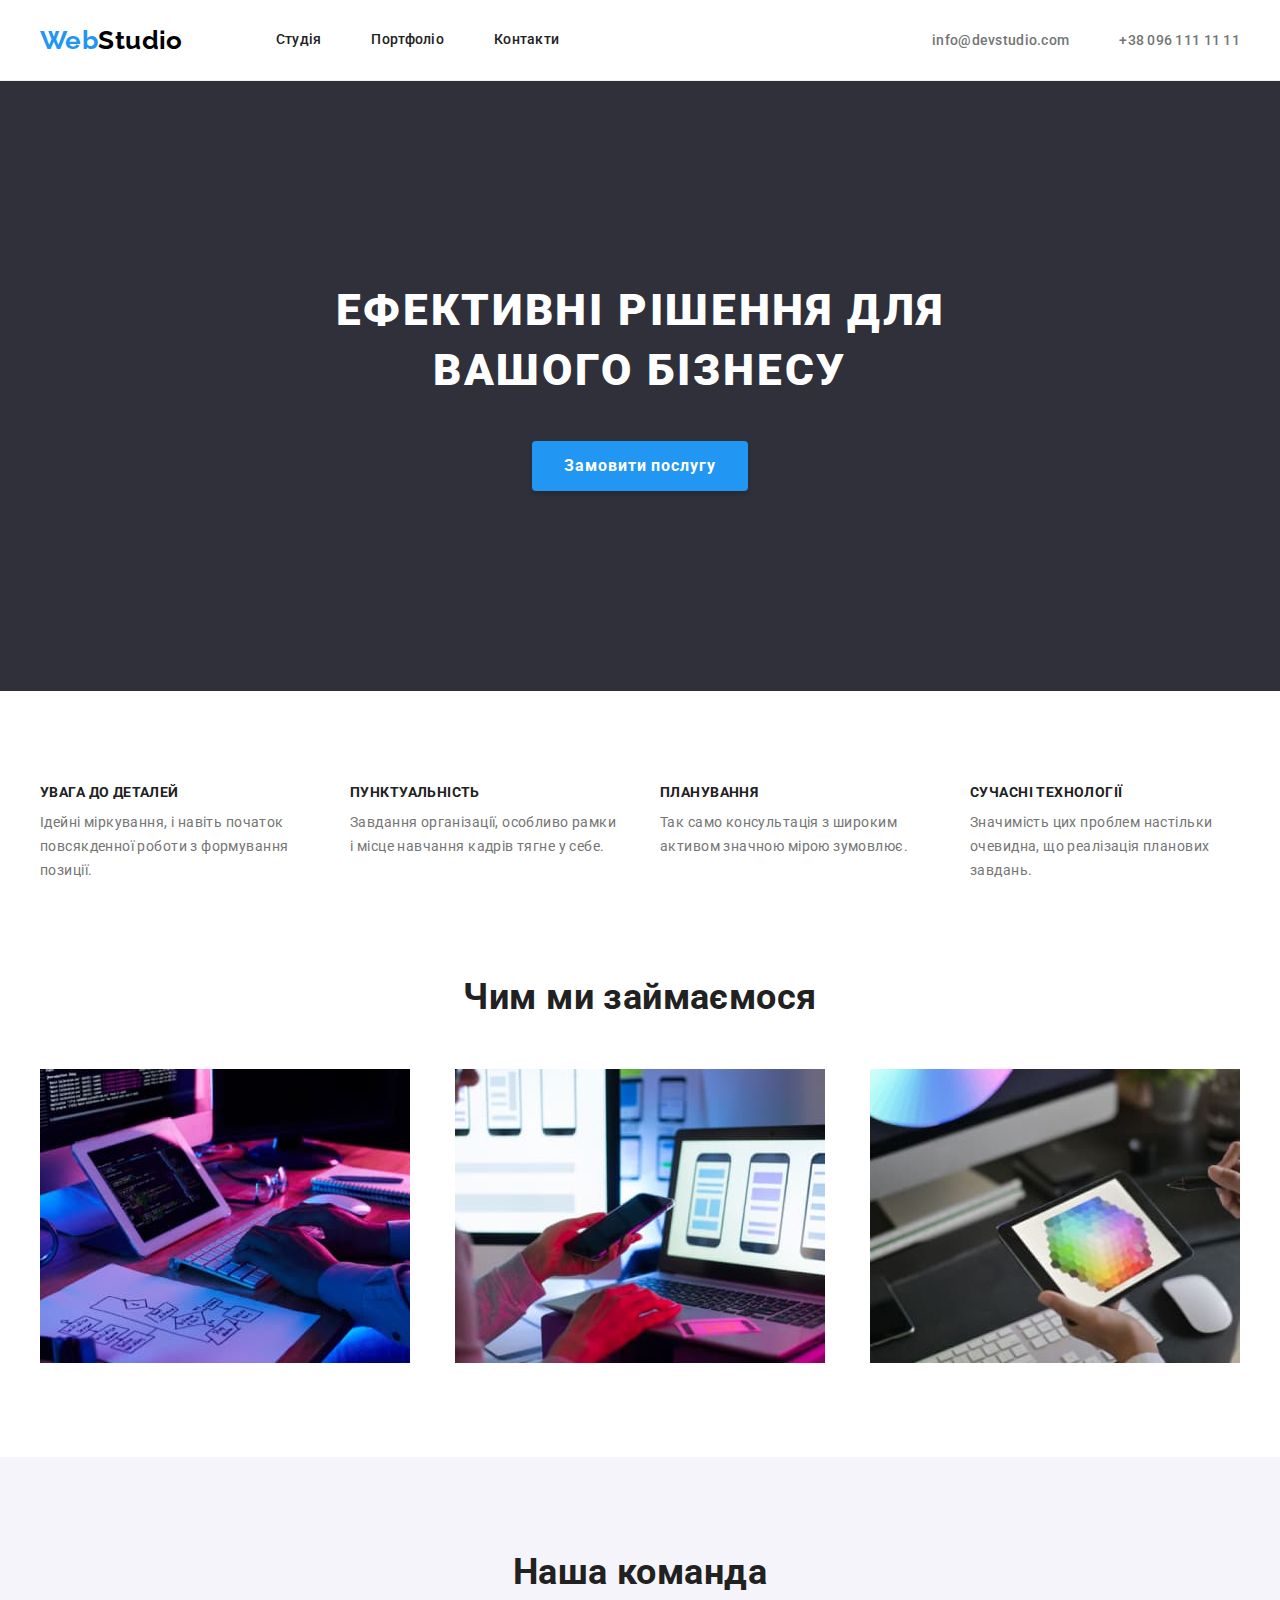
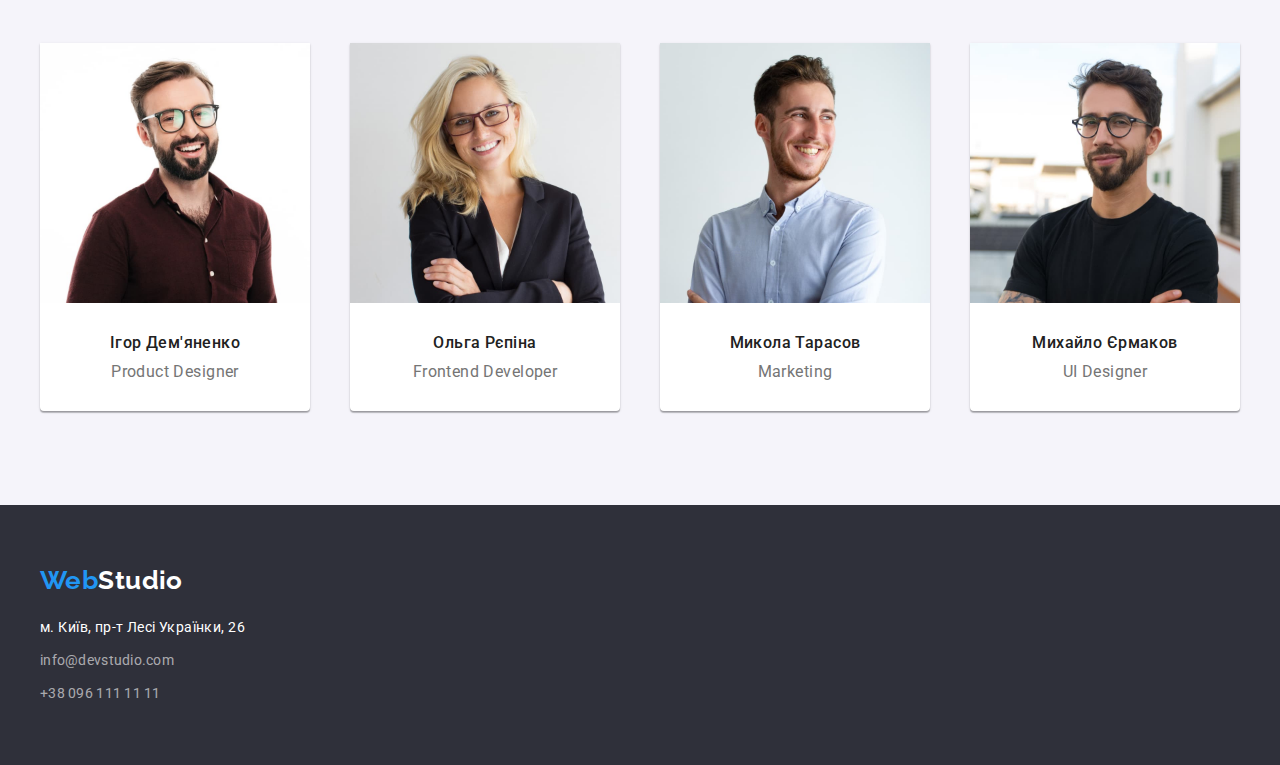
==== index.html @ a09db958 "Initial commit" ====
<!DOCTYPE html>
<html lang="uk">
  <head>
    <meta charset="UTF-8" />
    <meta http-equiv="X-UA-Compatible" content="IE=edge" />
    <meta name="viewport" content="width=device-width, initial-scale=1.0" />
    <title lang="en">WebStudio</title>
    <link rel="preconnect" href="https://fonts.googleapis.com" />
    <link rel="preconnect" href="https://fonts.gstatic.com" crossorigin />
    <link
      href="https://fonts.googleapis.com/css2?family=Raleway:wght@700&family=Roboto:wght@400;500;700;900&display=swap"
      rel="stylesheet"
    />
    <link
      rel="stylesheet"
      href="https://cdnjs.cloudflare.com/ajax/libs/modern-normalize/1.1.0/modern-normalize.min.css"
      integrity="sha512-wpPYUAdjBVSE4KJnH1VR1HeZfpl1ub8YT/NKx4PuQ5NmX2tKuGu6U/JRp5y+Y8XG2tV+wKQpNHVUX03MfMFn9Q=="
      crossorigin="anonymous"
      referrerpolicy="no-referrer"
    />
    <link rel="stylesheet" href="css/style.css" />
  </head>
  <body>
    <header class="header">
      <div class="container navigation">
        <nav class="main-nav">
          <a href="#" lang="en" class="head"
            >Web<span class="black">Studio</span></a
          >
          <ul class="menu">
            <li class="menu-item">
              <a class="menu-link" href="#">Студія</a>
            </li>
            <li class="menu-item">
              <a class="menu-link" href="portfolio.html">Портфоліо</a>
            </li>
            <li class="menu-item">
              <a class="menu-link" href="#">Контакти</a>
            </li>
          </ul>
        </nav>
        <ul class="contact">
          <li class="contact-item">
            <a href="maito:info@devstudio.com" class="contact-mail"
              >info@devstudio.com</a
            >
          </li>
          <li class="contact-item">
            <a href="tel:+380961111111" class="contact-tel"
              >+38 096 111 11 11</a
            >
          </li>
        </ul>
      </div>
    </header>
    <main>
      <section class="main">
        <div class="container">
          <h1 class="main-head">Ефективні рішення для вашого бізнесу</h1>
          <button type="button" class="order-buuton">Замовити послугу</button>
        </div>
      </section>
      <section class="benefits-section">
        <div class="container">
          <h2 class="visually-hiden">Особливості</h2>
          <ul class="benefits">
            <li class="benefits-item">
              <h3 class="benefit-head">УВАГА ДО ДЕТАЛЕЙ</h3>
              <p class="benefits-text">
                Ідейні міркування, і навіть початок повсякденної роботи з
                формування позиції.
              </p>
            </li>
            <li class="benefits-item">
              <h3 class="benefit-head">ПУНКТУАЛЬНІСТЬ</h3>
              <p class="benefits-text">
                Завдання організації, особливо рамки і місце навчання кадрів
                тягне у себе.
              </p>
            </li>
            <li class="benefits-item">
              <h3 class="benefit-head">ПЛАНУВАННЯ</h3>
              <p class="benefits-text">
                Так само консультація з широким активом значною мірою зумовлює.
              </p>
            </li>
            <li class="benefits-item">
              <h3 class="benefit-head">СУЧАСНІ ТЕХНОЛОГІЇ</h3>
              <p class="benefits-text">
                Значимість цих проблем настільки очевидна, що реалізація
                планових завдань.
              </p>
            </li>
          </ul>
        </div>
      </section>
      <section>
        <div class="container">
          <h2 class="second-head">Чим ми займаємося</h2>
          <ul class="our-work">
            <li class="our-work-img">
              <img
                src="./images/box1.jpg"
                alt="Допомагаємо створити алгоритм сайту"
                width="370"
                height="294"
              />
            </li>
            <li class="our-work-img">
              <img
                src="./images/box2.jpg"
                alt="Адаптуємо сайт для різних пристроїв"
                width="370"
                height="294"
              />
            </li>
            <li class="our-work-img">
              <img
                src="./images/box3.jpg"
                alt="Використовуємо сучасні дизайнерскі рішення"
                width="370"
                height="294"
              />
            </li>
          </ul>
        </div>
      </section>
      <section class="our-team">
        <div class="container">
          <h2 class="second-head">Наша команда</h2>
          <ul class="team">
            <li class="team-item">
              <img
                src="./images/desiner.jpg"
                alt="Фото дизайнера Ігора Дем'яненко"
                width="270"
                height="260"
              />
              <div class="team-discription">
                <h3 class="team-head">Ігор Дем'яненко</h3>
                <p class="team-position" lang="en">Product Designer</p>
              </div>
            </li>
            <li class="team-item">
              <img
                src="./images/developer.jpg"
                alt="Фото розробниці Ольги Рєпіної"
                width="270"
                height="260"
              />
              <div class="team-discription">
                <h3 class="team-head">Ольга Рєпіна</h3>
                <p class="team-position" lang="en">Frontend Developer</p>
              </div>
            </li>
            <li class="team-item">
              <img
                src="./images/marketing.jpg"
                alt="Фото маркетолога Миколи Тарасова"
                width="270"
                height="260"
              />
              <div class="team-discription">
                <h3 class="team-head">Микола Тарасов</h3>
                <p class="team-position" lang="en">Marketing</p>
              </div>
            </li>
            <li class="team-item">
              <img
                src="./images/uidesiner.jpg"
                alt="Фото дизайнера інтерфейсу Михайла Єрмакова"
                width="270"
                height="260"
              />
              <div class="team-discription">
                <h3 class="team-head">Михайло Єрмаков</h3>
                <p class="team-position" lang="en">UI Designer</p>
              </div>
            </li>
          </ul>
        </div>
      </section>
    </main>
    <footer class="footer">
      <div class="container">
        <a href="#" lang="en" class="head"
          >Web<span class="white">Studio</span></a
        >
        <address class="address">
          <ul class="contact white">
            <li class="contact-item">
              <a
                href="https://goo.gl/maps/3M9KfxRMza1noYhj8"
                target="_blank"
                class="href"
                >м. Київ, пр-т Лесі Українки, 26</a
              >
            </li>

            <li class="contact-item">
              <a
                href="maito:info@devstudio.com"
                class="contact-mail footer-mail"
                >info@devstudio.com</a
              >
            </li>
            <li class="contact-item">
              <a href="tel:+380961111111" class="contact-tel footer-tel"
                >+38 096 111 11 11</a
              >
            </li>
          </ul>
        </address>
      </div>
    </footer>
  </body>
</html>
---- css/style.css ----
:root {
  --main-color-font: #212121;
  --color-acent: #2196f3;
  --secondary-color: #757575;
  --bg-color: #2f303a;
  --color-white: #fff;
  --color-black: #000;
  --btn-hover: #188ce8;
  --btn-main-color: #f5f4fa;
  --bg-section: #f5f4fa;
}

body {
  font-family: "Roboto", sans-serif;
  color: var(--main-color-font);
  letter-spacing: 0.03em;
  font-size: 14px;
  background-color: var(--color-white);
  margin: 0;
}

.black {
  color: var(--color-black);
}

.white {
  color: var(--color-white);
}

p,
h1,
h2,
h3,
h4,
h5,
h6,
div {
  margin: 0;
}

ul,
ol {
  margin: 0;
  padding-left: 0;
  list-style: none;
}

button {
  cursor: pointer;
}

img {
  display: block;
  width: 100%;
  height: auto;
}

.container {
  width: 1200px;
  padding: 0 15px;
  margin: 0 auto;
  /* outline: 2px solid red; */
}

.visually-hiden {
  position: absolute;
  white-space: nowrap;
  width: 1px;
  height: 1px;
  overflow: hidden;
  border: 0;
  padding: 0;
  clip: rect(0 0 0 0);
  clip-path: inset(50%);
  margin: -1px;
}

.header {
  border-bottom: 1px solid #ececec;
}

.head {
  font-family: "Raleway", sans-serif;
  font-weight: 700;
  font-size: 26px;
  line-height: 1.19;
  color: var(--color-acent);
  text-decoration: none;
  margin-right: 93px;
}

.menu {
  display: flex;
  padding: 32px 0;
}

.menu-item + .menu-item {
  /* border: 1px red solid; */
  margin-left: 50px;
}

.header .contact {
  display: flex;
}

.header .contact-item + .contact-item {
  margin-left: 50px;
}

.main-nav {
  display: flex;
  align-items: center;
}

.navigation {
  display: flex;
  align-items: center;
}

.navigation .contact {
  margin-left: auto;
}

.menu-item,
.contact-item,
.benefits,
.team,
.our-work,
.nav-btn,
.portfolio-item {
  list-style: none;
}

.our-team {
  background-color: var(--bg-section);
}

.portfolio-item a {
  text-decoration: none;
}

.menu-item {
  font-weight: 500;
  line-height: 1.14;
  letter-spacing: 0.02em;
}
.menu-link {
  text-decoration: none;
  color: var(--main-color-font);
}
.contact-mail,
.contact-tel {
  text-decoration: none;
  font-weight: 500;
  line-height: 1.14;
  letter-spacing: 0.02em;
  color: var(--secondary-color);
}

.menu-link:hover,
.menu-link:focus,
.contact-mail:hover,
.contact-mail:focus,
.contact-tel:hover,
.contact-tel:focus,
.href:hover,
.href:focus {
  color: var(--color-acent);
}

.main {
  background: var(--bg-color);
  padding: 200px 0;
}

.main-head {
  font-weight: 900;
  font-size: 44px;
  line-height: 1.36;
  letter-spacing: 0.06em;
  color: var(--color-white);
  text-transform: uppercase;
  max-width: 696px;
  margin: 0 auto;
  margin-bottom: 40px;
  text-align: center;
}

.order-buuton {
  font-weight: 700;
  font-size: 16px;
  font-family: inherit;
  line-height: 1.88;
  letter-spacing: 0.06em;
  color: var(--color-white);
  background: var(--color-acent);
  border: none;
  cursor: pointer;
  box-shadow: 0px 4px 4px rgba(0, 0, 0, 0.15);
  border-radius: 4px;
  display: block;
  padding: 10px 32px;
  margin: 0 auto;
}

.order-buuton:hover,
.order-buuton:focus {
  background-color: var(--btn-hover);
}

.benefits-section {
  padding: 94px 0;
}

.benefit-head {
  font-weight: 700;
  font-size: 14px;
  line-height: 1.14;
  text-transform: uppercase;
  margin-bottom: 10px;
}

.benefits {
  display: flex;
  justify-content: space-between;
}

.benefits-item {
  width: 270px;
}

.benefits-text {
  line-height: 1.71;
  color: var(--secondary-color);
}

.second-head {
  font-weight: 700;
  font-size: 36px;
  line-height: 1.17;
  text-align: center;
  margin-bottom: 50px;
}

.our-work {
  display: flex;
  justify-content: space-between;
  margin-bottom: 94px;
}

.team-head {
  font-weight: 500;
  font-size: 16px;
  line-height: 1.19;
}

.our-team {
  padding: 94px 0;
}

.team {
  display: flex;
  justify-content: space-between;
}

.team-item {
  width: 270px;
  text-align: center;
  background-color: var(--color-white);
  box-shadow: 0px 1px 3px rgba(0, 0, 0, 0.12), 0px 1px 1px rgba(0, 0, 0, 0.14),
    0px 2px 1px rgba(0, 0, 0, 0.2);
  border-radius: 0px 0px 4px 4px;
}

.team-discription {
  padding: 30px 0;
}

.team-head {
  margin-bottom: 10px;
}

.team-position {
  font-size: 16px;
  line-height: 1.19;
  color: var(--secondary-color);
}

.footer {
  background-color: var(--bg-color);
  padding: 60px 0;
}

.footer-mail,
.footer-tel {
  color: rgba(255, 255, 255, 0.6);
  font-weight: 400;
}
.footer .head {
  display: block;
  margin-bottom: 20px;
}

.address .contact-item {
  margin-bottom: 9px;
}

.address .contact-item:last-child {
  margin-bottom: 0;
}

.href {
  color: var(--color-white);
  text-decoration: none;
}

.address {
  line-height: 1.71;
  font-style: normal;
}

.section-portfolio {
  padding: 94px 0;
}

.nav-btn {
  display: flex;
  justify-content: center;
  margin-bottom: 50px;
}

.li-btn + .li-btn {
  margin-left: 8px;
}

.item-btn {
  font-weight: 500;
  font-size: 16px;
  line-height: 1.62;
  font-family: inherit;
  letter-spacing: 0.03em;
  color: var(--main-color-font);
  background-color: var(--btn-main-color);
  border: none;
  cursor: pointer;
  padding: 6px 22px;
}

.item-btn-active,
.item-btn:hover,
.item-btn:focus {
  color: var(--color-white);
  background-color: var(--color-acent);
  box-shadow: 0px 3px 1px rgba(0, 0, 0, 0.1), 0px 1px 2px rgba(0, 0, 0, 0.08),
    0px 2px 2px rgba(0, 0, 0, 0.12);
  border-radius: 4px;
}

.portfolio {
  display: flex;
  flex-wrap: wrap;
  gap: 30px;
}

.portfolio-item {
  flex-basis: calc((100% - 60px) / 3);
}

.portfolio-discription {
  border: 1px solid #eeeeee;
  padding: 20px 24px;
  border-top: none;
}

.portfolio-head {
  margin-bottom: 4px;
  font-weight: 700;
  font-size: 18px;
  line-height: 1.71;
  letter-spacing: 0.06em;
  color: var(--color-black);
}

.portfolio-text {
  font-size: 16px;
  line-height: 1.6;
  color: var(--secondary-color);
}
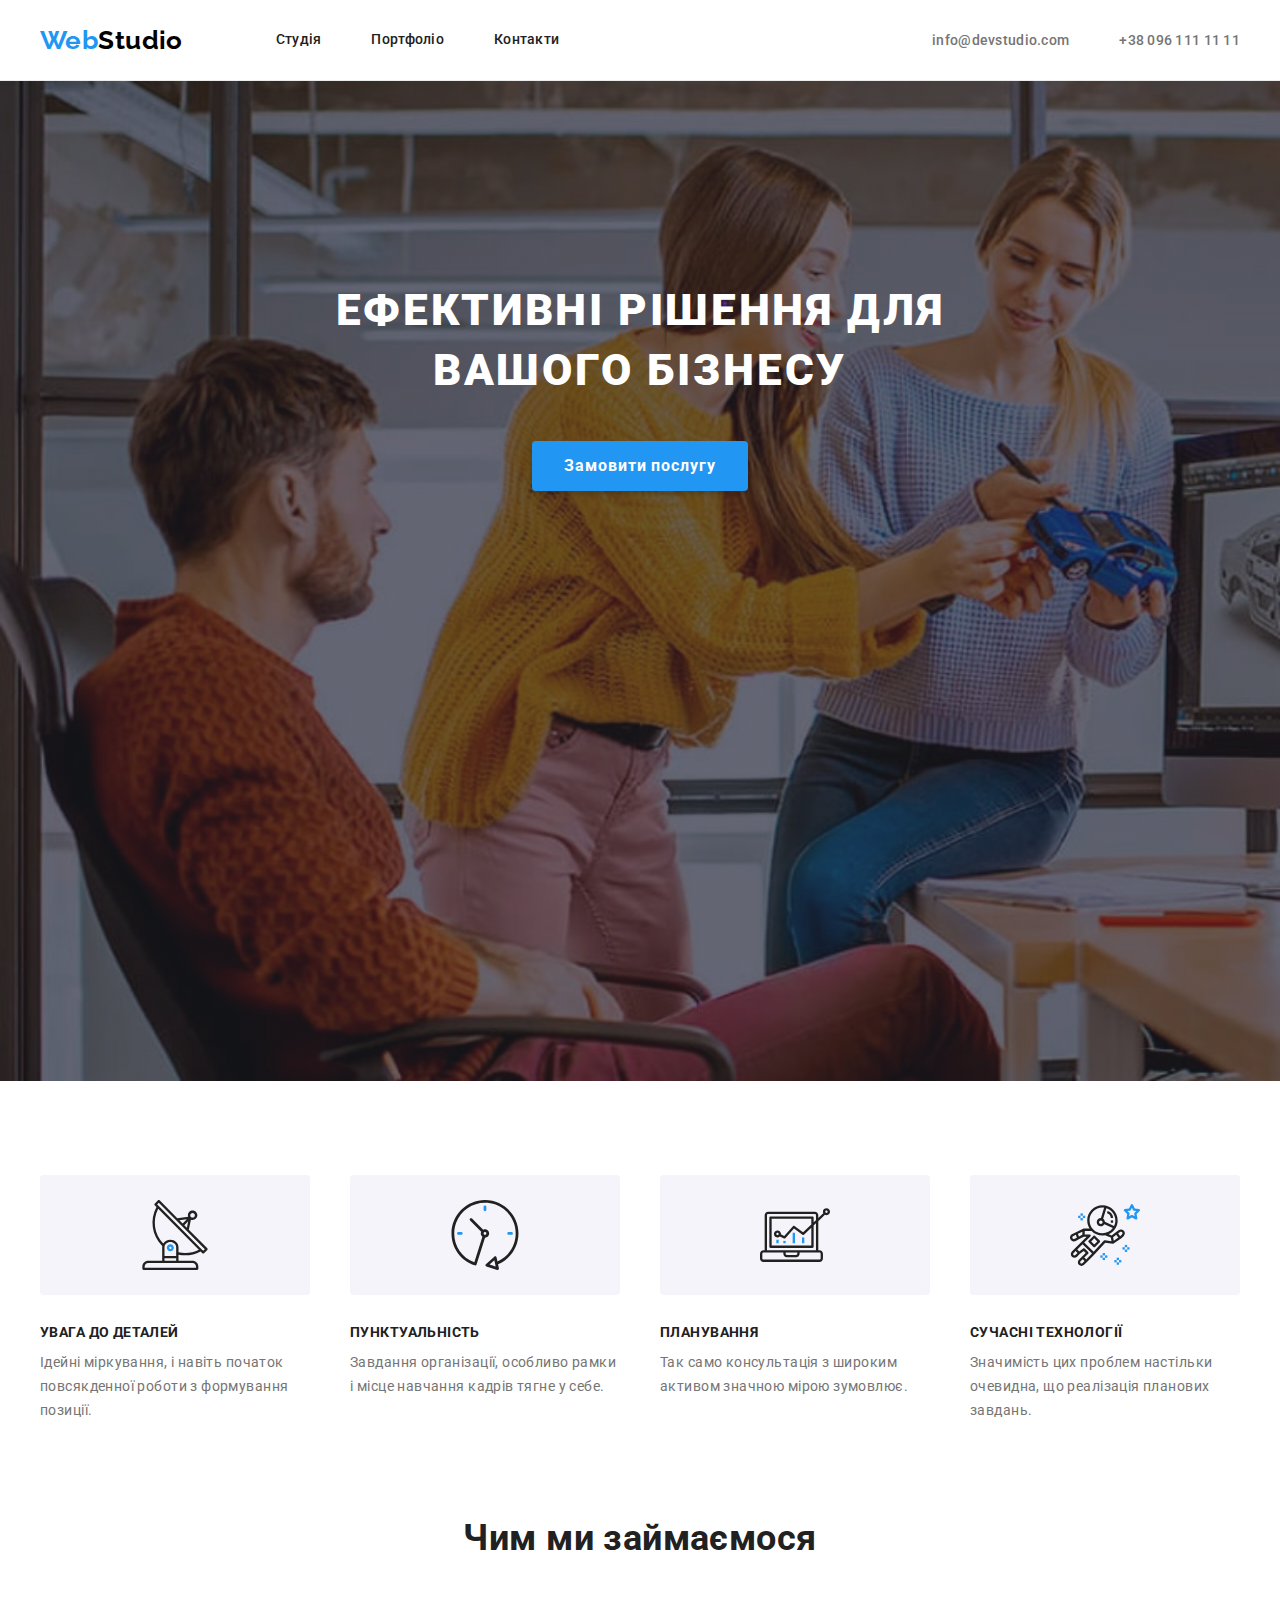
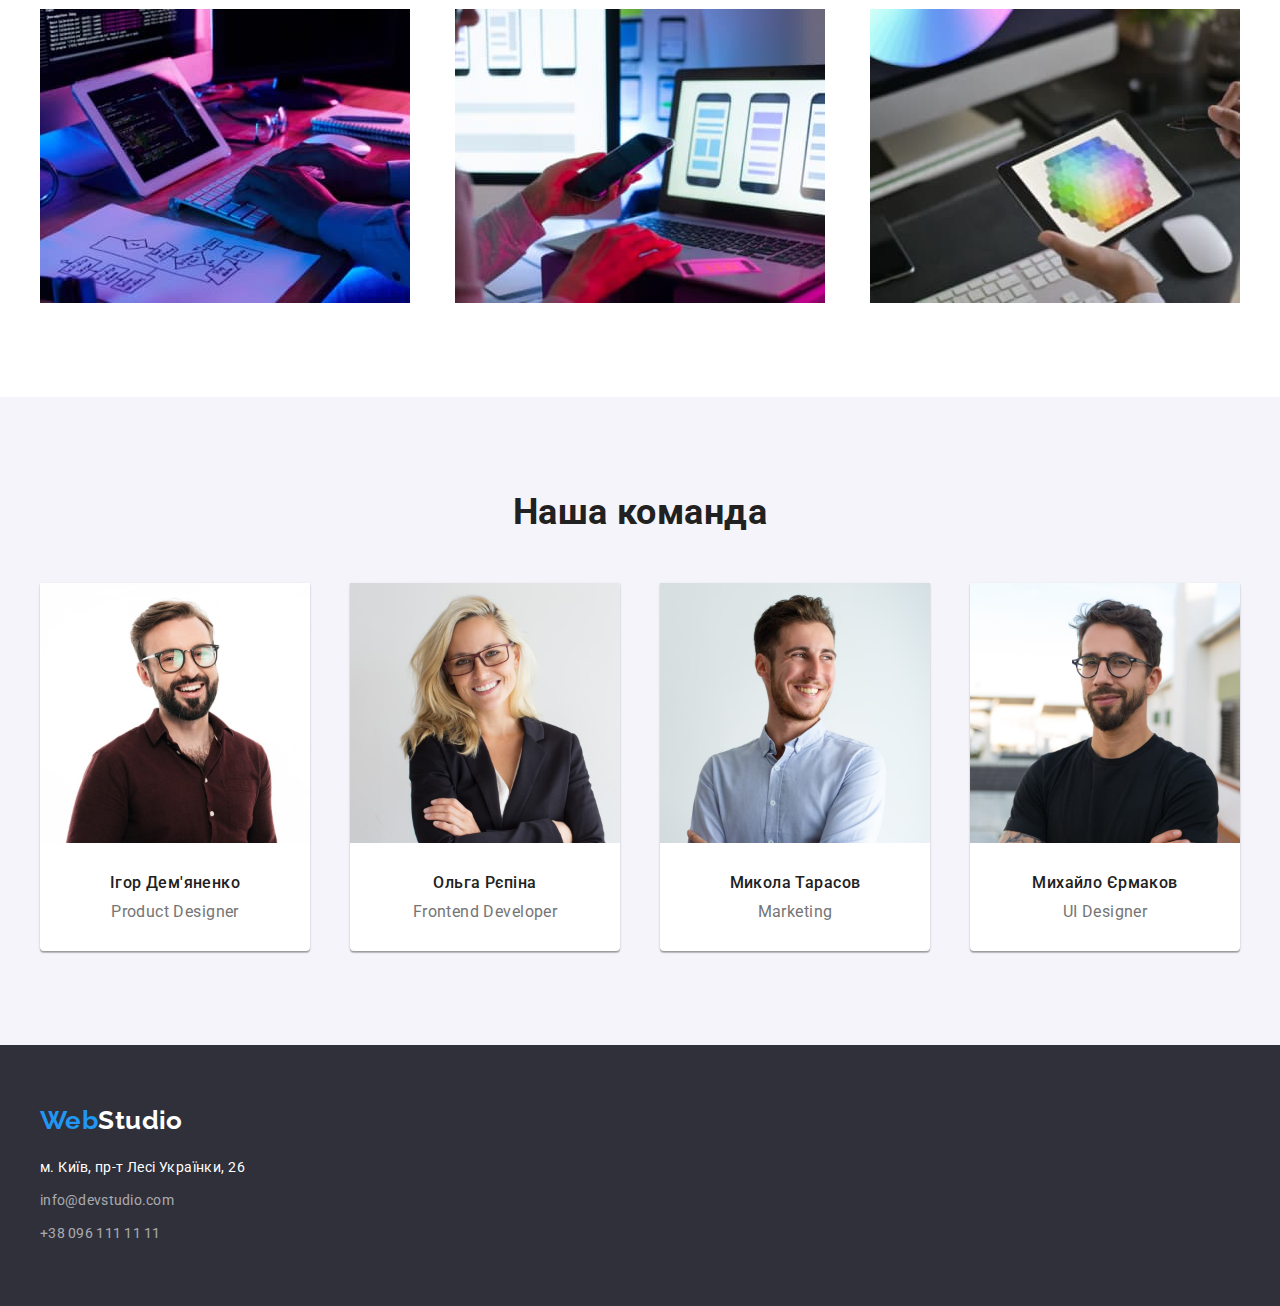
==== commit 206f4db0: "add benefits icon" ====
--- a/index.html
+++ b/index.html
@@ -54,7 +54,7 @@
       </div>
     </header>
     <main>
-      <section class="main">
+      <section class="hero">
         <div class="container">
           <h1 class="main-head">Ефективні рішення для вашого бізнесу</h1>
           <button type="button" class="order-buuton">Замовити послугу</button>
@@ -64,27 +64,27 @@
         <div class="container">
           <h2 class="visually-hiden">Особливості</h2>
           <ul class="benefits">
-            <li class="benefits-item">
+            <li class="benefits-item icon-antenna">
               <h3 class="benefit-head">УВАГА ДО ДЕТАЛЕЙ</h3>
               <p class="benefits-text">
                 Ідейні міркування, і навіть початок повсякденної роботи з
                 формування позиції.
               </p>
             </li>
-            <li class="benefits-item">
+            <li class="benefits-item icon-clock">
               <h3 class="benefit-head">ПУНКТУАЛЬНІСТЬ</h3>
               <p class="benefits-text">
                 Завдання організації, особливо рамки і місце навчання кадрів
                 тягне у себе.
               </p>
             </li>
-            <li class="benefits-item">
+            <li class="benefits-item icon-diagram">
               <h3 class="benefit-head">ПЛАНУВАННЯ</h3>
               <p class="benefits-text">
                 Так само консультація з широким активом значною мірою зумовлює.
               </p>
             </li>
-            <li class="benefits-item">
+            <li class="benefits-item icon-astronaut">
               <h3 class="benefit-head">СУЧАСНІ ТЕХНОЛОГІЇ</h3>
               <p class="benefits-text">
                 Значимість цих проблем настільки очевидна, що реалізація
--- a/css/style.css
+++ b/css/style.css
@@ -75,6 +75,7 @@
   margin: -1px;
 }
 
+/* --------- Header  ------------------------*/
 .header {
   border-bottom: 1px solid #ececec;
 }
@@ -119,6 +120,23 @@
 
 .navigation .contact {
   margin-left: auto;
+}
+
+/* -------- Hero section ---------------------*/
+.hero {
+  height: 600px;
+  max-width: 1600px;
+  margin: 0 auto;
+  background: var(--bg-color);
+  padding: 200px 0;
+  background-image: linear-gradient(
+      to right,
+      rgba(47, 48, 58, 0.4),
+      rgba(47, 48, 58, 0.4)
+    ),
+    url(../images/bgimage.jpg);
+  background-repeat: no-repeat;
+  background-size: cover;
 }
 
 .menu-item,
@@ -166,11 +184,6 @@
 .href:hover,
 .href:focus {
   color: var(--color-acent);
-}
-
-.main {
-  background: var(--bg-color);
-  padding: 200px 0;
 }
 
 .main-head {
@@ -208,6 +221,7 @@
   background-color: var(--btn-hover);
 }
 
+/*--------------- Benefits ----------------------*/
 .benefits-section {
   padding: 94px 0;
 }
@@ -217,6 +231,7 @@
   font-size: 14px;
   line-height: 1.14;
   text-transform: uppercase;
+  margin-top: 30px;
   margin-bottom: 10px;
 }
 
@@ -227,6 +242,33 @@
 
 .benefits-item {
   width: 270px;
+}
+
+.benefits-item::before {
+  display: block;
+  content: "";
+  height: 120px;
+  background-size: 70px;
+  background-repeat: no-repeat;
+  background-position: center;
+  background-color: var(--bg-section);
+  border-radius: 4px;
+}
+
+.icon-antenna::before {
+  background-image: url(../images/antenna.svg);
+}
+
+.icon-clock::before {
+  background-image: url(../images/clock.svg);
+}
+
+.icon-diagram::before {
+  background-image: url(../images/diagram.svg);
+}
+
+.icon-astronaut::before {
+  background-image: url(../images/astronaut.svg);
 }
 
 .benefits-text {
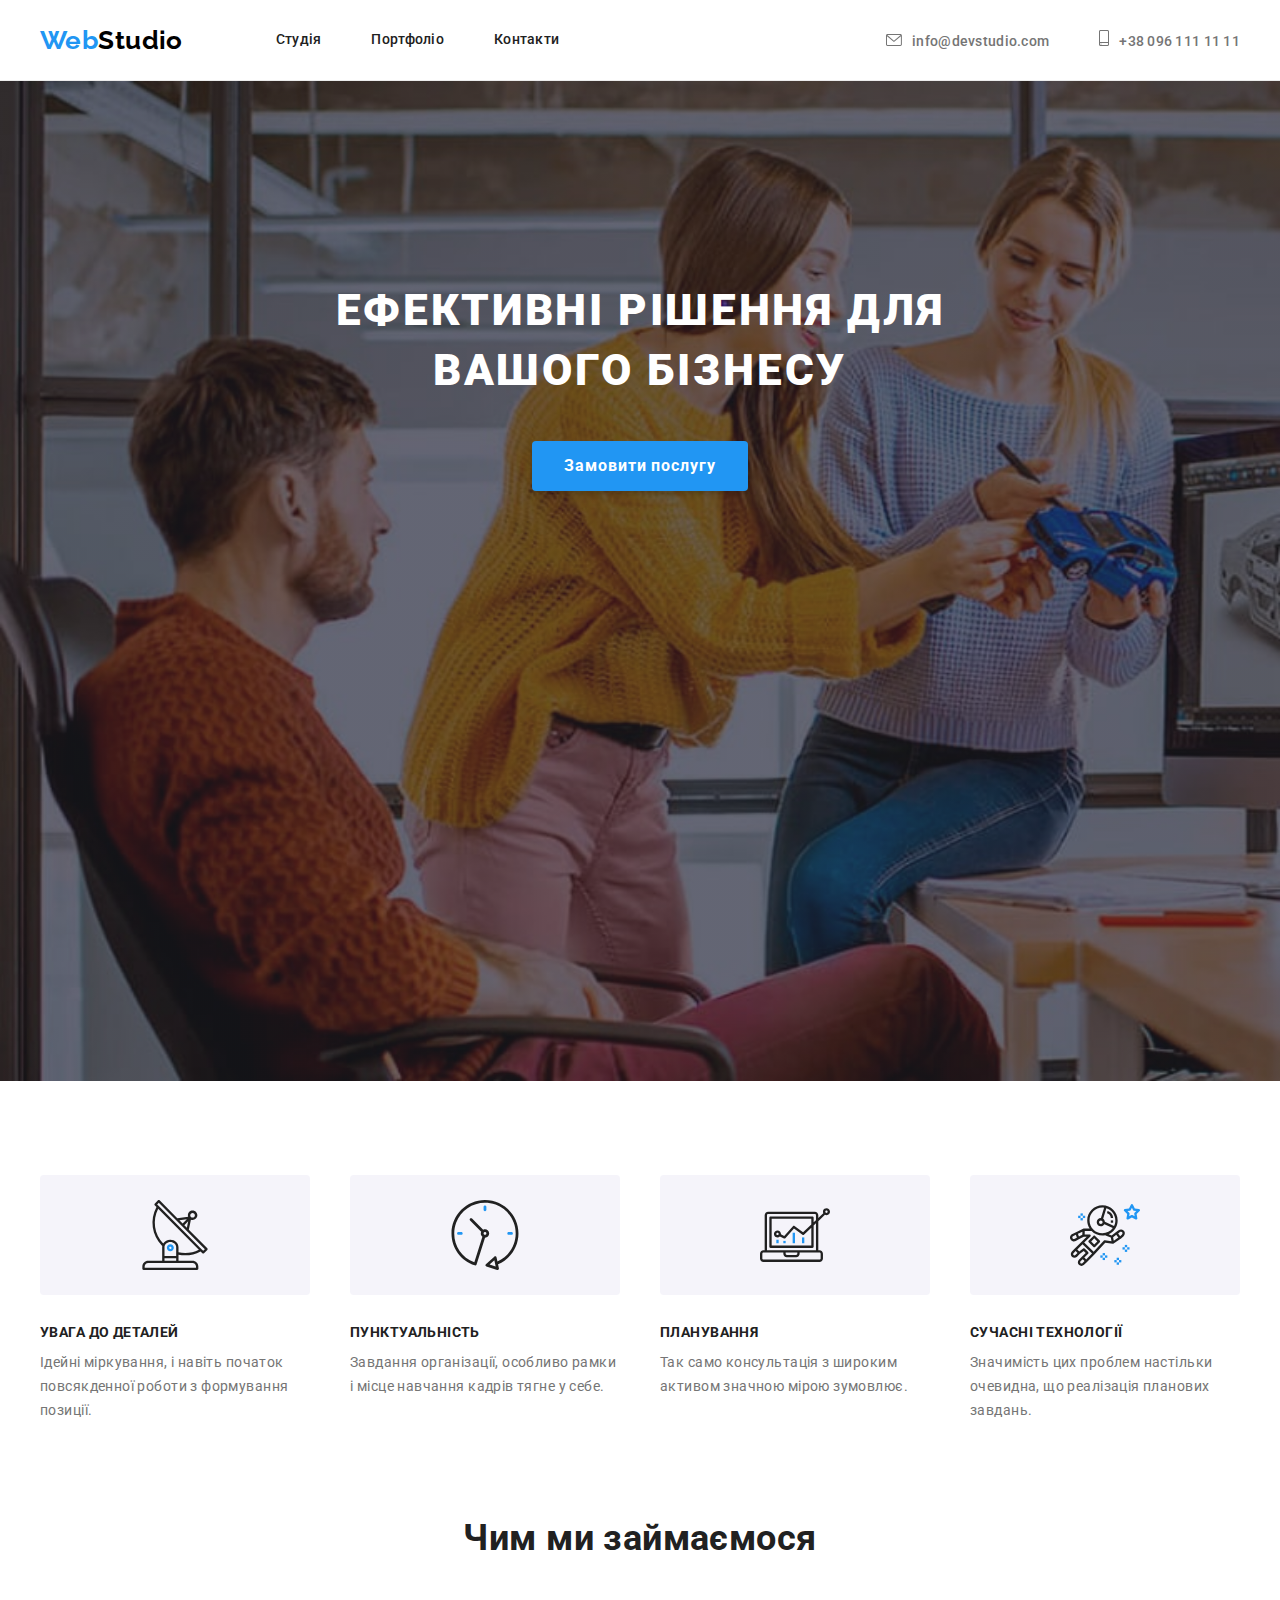
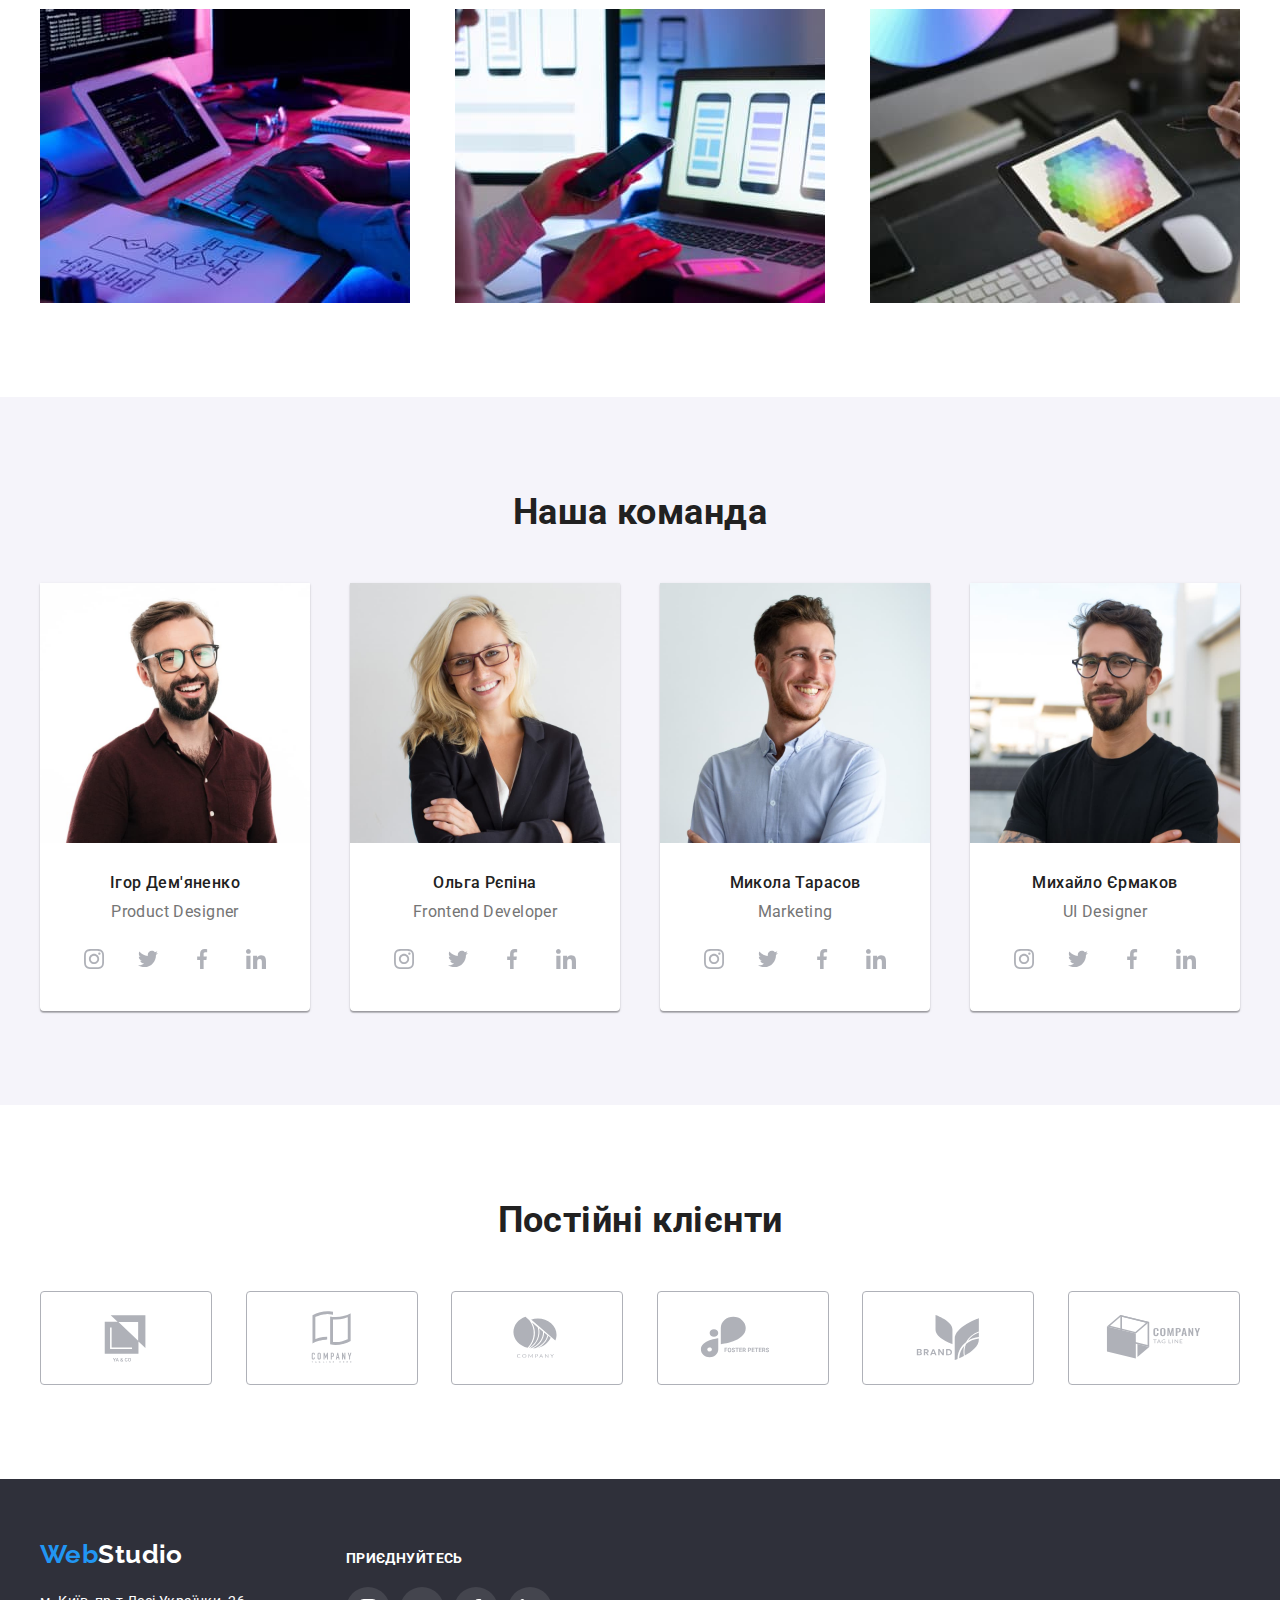
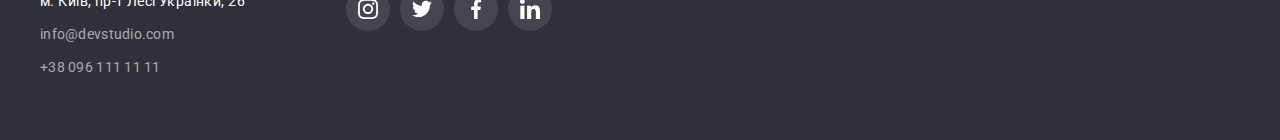
==== commit e7fc9b17: "first all" ====
--- a/index.html
+++ b/index.html
@@ -42,11 +42,15 @@
         <ul class="contact">
           <li class="contact-item">
             <a href="maito:info@devstudio.com" class="contact-mail"
+              ><svg class="contact-envelope-icon" width="16" height="12">
+                <use href="./images/symbol-defs.svg#icon-envelope"></use></svg
               >info@devstudio.com</a
             >
           </li>
           <li class="contact-item">
             <a href="tel:+380961111111" class="contact-tel"
+              ><svg class="contact-smartphone-icon" width="10" height="16">
+                <use href="./images/symbol-defs.svg#icon-smartphone"></use></svg
               >+38 096 111 11 11</a
             >
           </li>
@@ -139,6 +143,41 @@
               <div class="team-discription">
                 <h3 class="team-head">Ігор Дем'яненко</h3>
                 <p class="team-position" lang="en">Product Designer</p>
+                <ul class="team-soc-list">
+                  <li class="team-soc-item">
+                    <a href="#" class="team-soc-link">
+                      <svg class="team-soc-icon" width="20" height="20">
+                        <use
+                          href="./images/symbol-defs.svg#icon-instagram"
+                        ></use>
+                      </svg>
+                    </a>
+                  </li>
+                  <li class="team-soc-item">
+                    <a href="#" class="team-soc-link"
+                      ><svg class="team-soc-icon" width="20" height="20">
+                        <use
+                          href="./images/symbol-defs.svg#icon-twitter"
+                        ></use></svg
+                    ></a>
+                  </li>
+                  <li class="team-soc-item">
+                    <a href="#" class="team-soc-link"
+                      ><svg class="team-soc-icon" width="20" height="20">
+                        <use
+                          href="./images/symbol-defs.svg#icon-facebook"
+                        ></use></svg
+                    ></a>
+                  </li>
+                  <li class="team-soc-item">
+                    <a href="#" class="team-soc-link"
+                      ><svg class="team-soc-icon" width="20" height="20">
+                        <use
+                          href="./images/symbol-defs.svg#icon-linkedin"
+                        ></use></svg
+                    ></a>
+                  </li>
+                </ul>
               </div>
             </li>
             <li class="team-item">
@@ -151,6 +190,41 @@
               <div class="team-discription">
                 <h3 class="team-head">Ольга Рєпіна</h3>
                 <p class="team-position" lang="en">Frontend Developer</p>
+                <ul class="team-soc-list">
+                  <li class="team-soc-item">
+                    <a href="#" class="team-soc-link">
+                      <svg class="team-soc-icon" width="20" height="20">
+                        <use
+                          href="./images/symbol-defs.svg#icon-instagram"
+                        ></use>
+                      </svg>
+                    </a>
+                  </li>
+                  <li class="team-soc-item">
+                    <a href="#" class="team-soc-link"
+                      ><svg class="team-soc-icon" width="20" height="20">
+                        <use
+                          href="./images/symbol-defs.svg#icon-twitter"
+                        ></use></svg
+                    ></a>
+                  </li>
+                  <li class="team-soc-item">
+                    <a href="#" class="team-soc-link"
+                      ><svg class="team-soc-icon" width="20" height="20">
+                        <use
+                          href="./images/symbol-defs.svg#icon-facebook"
+                        ></use></svg
+                    ></a>
+                  </li>
+                  <li class="team-soc-item">
+                    <a href="#" class="team-soc-link"
+                      ><svg class="team-soc-icon" width="20" height="20">
+                        <use
+                          href="./images/symbol-defs.svg#icon-linkedin"
+                        ></use></svg
+                    ></a>
+                  </li>
+                </ul>
               </div>
             </li>
             <li class="team-item">
@@ -163,6 +237,41 @@
               <div class="team-discription">
                 <h3 class="team-head">Микола Тарасов</h3>
                 <p class="team-position" lang="en">Marketing</p>
+                <ul class="team-soc-list">
+                  <li class="team-soc-item">
+                    <a href="#" class="team-soc-link">
+                      <svg class="team-soc-icon" width="20" height="20">
+                        <use
+                          href="./images/symbol-defs.svg#icon-instagram"
+                        ></use>
+                      </svg>
+                    </a>
+                  </li>
+                  <li class="team-soc-item">
+                    <a href="#" class="team-soc-link"
+                      ><svg class="team-soc-icon" width="20" height="20">
+                        <use
+                          href="./images/symbol-defs.svg#icon-twitter"
+                        ></use></svg
+                    ></a>
+                  </li>
+                  <li class="team-soc-item">
+                    <a href="#" class="team-soc-link"
+                      ><svg class="team-soc-icon" width="20" height="20">
+                        <use
+                          href="./images/symbol-defs.svg#icon-facebook"
+                        ></use></svg
+                    ></a>
+                  </li>
+                  <li class="team-soc-item">
+                    <a href="#" class="team-soc-link"
+                      ><svg class="team-soc-icon" width="20" height="20">
+                        <use
+                          href="./images/symbol-defs.svg#icon-linkedin"
+                        ></use></svg
+                    ></a>
+                  </li>
+                </ul>
               </div>
             </li>
             <li class="team-item">
@@ -175,42 +284,155 @@
               <div class="team-discription">
                 <h3 class="team-head">Михайло Єрмаков</h3>
                 <p class="team-position" lang="en">UI Designer</p>
+                <ul class="team-soc-list">
+                  <li class="team-soc-item">
+                    <a href="#" class="team-soc-link">
+                      <svg class="team-soc-icon" width="20" height="20">
+                        <use
+                          href="./images/symbol-defs.svg#icon-instagram"
+                        ></use>
+                      </svg>
+                    </a>
+                  </li>
+                  <li class="team-soc-item">
+                    <a href="#" class="team-soc-link"
+                      ><svg class="team-soc-icon" width="20" height="20">
+                        <use
+                          href="./images/symbol-defs.svg#icon-twitter"
+                        ></use></svg
+                    ></a>
+                  </li>
+                  <li class="team-soc-item">
+                    <a href="#" class="team-soc-link"
+                      ><svg class="team-soc-icon" width="20" height="20">
+                        <use
+                          href="./images/symbol-defs.svg#icon-facebook"
+                        ></use></svg
+                    ></a>
+                  </li>
+                  <li class="team-soc-item">
+                    <a href="#" class="team-soc-link"
+                      ><svg class="team-soc-icon" width="20" height="20">
+                        <use
+                          href="./images/symbol-defs.svg#icon-linkedin"
+                        ></use></svg
+                    ></a>
+                  </li>
+                </ul>
               </div>
+            </li>
+          </ul>
+        </div>
+      </section>
+      <section class="clients-section">
+        <div class="container">
+          <h2 class="second-head">Постійні клієнти</h2>
+          <ul class="clients">
+            <li class="clients-item">
+              <a href="" class="clients-link">
+                <svg class="clients-icon" width="106" height="60">
+                  <use href="./images/symbol-defs.svg#icon-Logo1"></use>
+                </svg>
+              </a>
+            </li>
+            <li class="clients-item">
+              <a href="" class="clients-link"
+                ><svg class="clients-icon" width="106" height="60">
+                  <use href="./images/symbol-defs.svg#icon-Logo2"></use></svg
+              ></a>
+            </li>
+            <li class="clients-item">
+              <a href="" class="clients-link"
+                ><svg class="clients-icon" width="106" height="60">
+                  <use href="./images/symbol-defs.svg#icon-Logo3"></use></svg
+              ></a>
+            </li>
+            <li class="clients-item">
+              <a href="" class="clients-link"
+                ><svg class="clients-icon" width="106" height="60">
+                  <use href="./images/symbol-defs.svg#icon-Logo4"></use></svg
+              ></a>
+            </li>
+            <li class="clients-item">
+              <a href="" class="clients-link"
+                ><svg class="clients-icon" width="106" height="60">
+                  <use href="./images/symbol-defs.svg#icon-Logo5"></use></svg
+              ></a>
+            </li>
+            <li class="clients-item">
+              <a href="" class="clients-link"
+                ><svg class="clients-icon" width="106" height="60">
+                  <use href="./images/symbol-defs.svg#icon-Logo6"></use></svg
+              ></a>
             </li>
           </ul>
         </div>
       </section>
     </main>
     <footer class="footer">
-      <div class="container">
-        <a href="#" lang="en" class="head"
-          >Web<span class="white">Studio</span></a
-        >
-        <address class="address">
-          <ul class="contact white">
-            <li class="contact-item">
-              <a
-                href="https://goo.gl/maps/3M9KfxRMza1noYhj8"
-                target="_blank"
-                class="href"
-                >м. Київ, пр-т Лесі Українки, 26</a
-              >
-            </li>
+      <div class="container footer-content">
+        <div>
+          <a href="#" lang="en" class="head"
+            >Web<span class="white">Studio</span></a
+          >
+          <address class="address">
+            <ul class="contact white">
+              <li class="contact-item">
+                <a
+                  href="https://goo.gl/maps/3M9KfxRMza1noYhj8"
+                  target="_blank"
+                  class="href"
+                  >м. Київ, пр-т Лесі Українки, 26</a
+                >
+              </li>
 
-            <li class="contact-item">
-              <a
-                href="maito:info@devstudio.com"
-                class="contact-mail footer-mail"
-                >info@devstudio.com</a
-              >
-            </li>
-            <li class="contact-item">
-              <a href="tel:+380961111111" class="contact-tel footer-tel"
-                >+38 096 111 11 11</a
-              >
-            </li>
-          </ul>
-        </address>
+              <li class="contact-item">
+                <a
+                  href="maito:info@devstudio.com"
+                  class="contact-mail footer-mail"
+                  >info@devstudio.com</a
+                >
+              </li>
+              <li class="contact-item">
+                <a href="tel:+380961111111" class="contact-tel footer-tel"
+                  >+38 096 111 11 11</a
+                >
+              </li>
+            </ul>
+          </address>
+        </div>
+
+        <div class="footer-connect">
+          <h2 class="footer-connect-head">приєднуйтесь</h2>
+          <ul class="footer-soc-list">
+            <li class="footer-soc-item">
+              <a href="" class="footer-soc-link"
+                ><svg class="team-soc-icon" width="20" height="20">
+                  <use
+                    href="./images/symbol-defs.svg#icon-instagram"
+                  ></use></svg
+              ></a>
+            </li>
+            <li class="footer-soc-item">
+              <a href="" class="footer-soc-link"
+                ><svg class="team-soc-icon" width="20" height="20">
+                  <use href="./images/symbol-defs.svg#icon-twitter"></use></svg
+              ></a>
+            </li>
+            <li class="footer-soc-item">
+              <a href="" class="footer-soc-link"
+                ><svg class="team-soc-icon" width="20" height="20">
+                  <use href="./images/symbol-defs.svg#icon-facebook"></use></svg
+              ></a>
+            </li>
+            <li class="footer-soc-item">
+              <a href="" class="footer-soc-link"
+                ><svg class="team-soc-icon" width="20" height="20">
+                  <use href="./images/symbol-defs.svg#icon-linkedin"></use></svg
+              ></a>
+            </li>
+          </ul>
+        </div>
       </div>
     </footer>
   </body>
--- a/css/style.css
+++ b/css/style.css
@@ -8,6 +8,7 @@
   --btn-hover: #188ce8;
   --btn-main-color: #f5f4fa;
   --bg-section: #f5f4fa;
+  --icon-color: #afb1b8;
 }
 
 body {
@@ -166,6 +167,12 @@
   text-decoration: none;
   color: var(--main-color-font);
 }
+
+.header .contact {
+  display: flex;
+  align-items: baseline;
+}
+
 .contact-mail,
 .contact-tel {
   text-decoration: none;
@@ -173,6 +180,12 @@
   line-height: 1.14;
   letter-spacing: 0.02em;
   color: var(--secondary-color);
+  fill: var(--secondary-color);
+}
+
+.contact-envelope-icon,
+.contact-smartphone-icon {
+  margin-right: 10px;
 }
 
 .menu-link:hover,
@@ -184,6 +197,7 @@
 .href:hover,
 .href:focus {
   color: var(--color-acent);
+  fill: var(--color-acent);
 }
 
 .main-head {
@@ -328,9 +342,74 @@
   color: var(--secondary-color);
 }
 
+.team-soc-list {
+  display: flex;
+  justify-content: center;
+  gap: 10px;
+  margin-top: 16px;
+}
+
+.team-soc-link {
+  width: 44px;
+  height: 44px;
+  border-radius: 50%;
+  display: flex;
+  align-items: center;
+  justify-content: center;
+  fill: var(--icon-color);
+}
+
+.team-soc-link:hover,
+.team-soc-link:focus {
+  background-color: var(--color-acent);
+  fill: var(--color-white);
+}
+
+/* .team-soc-link:hover .team-soc-icon,
+.team-soc-link:focus .team-soc-icon {
+  fill: var(--color-white);
+} */
+
+/* ------------- Partners-------------------- */
+.clients-section {
+  padding: 94px 0;
+}
+
+.clients {
+  display: flex;
+  justify-content: space-between;
+}
+
+.clients-item {
+  border: 1px solid var(--icon-color);
+  border-radius: 4px;
+  gap: 30px;
+}
+
+.clients-link {
+  width: 170px;
+  height: 92px;
+  display: flex;
+  align-items: center;
+  justify-content: center;
+  fill: var(--icon-color);
+}
+
+.clients-link:hover,
+.clients-link:focus {
+  border: 1px solid var(--color-acent);
+  fill: var(--color-acent);
+}
+
+/* ------------- Footer -------------------- */
 .footer {
   background-color: var(--bg-color);
   padding: 60px 0;
+}
+
+.footer-content {
+  display: flex;
+  align-items: baseline;
 }
 
 .footer-mail,
@@ -349,6 +428,43 @@
 
 .address .contact-item:last-child {
   margin-bottom: 0;
+}
+
+.footer-connect {
+  margin-left: 70px;
+}
+
+.footer-connect-head {
+  font-weight: 700;
+  font-size: 14px;
+  line-height: 1.14;
+  letter-spacing: 0.03em;
+  text-transform: uppercase;
+  color: var(--color-white);
+  margin-bottom: 20px;
+}
+
+.footer-soc-list {
+  display: flex;
+  justify-content: center;
+  gap: 10px;
+  margin-top: 16px;
+}
+
+.footer-soc-link {
+  width: 44px;
+  height: 44px;
+  border-radius: 50%;
+  background: rgba(255, 255, 255, 0.1);
+  display: flex;
+  align-items: center;
+  justify-content: center;
+  fill: var(--color-white);
+}
+
+.footer-soc-link:hover,
+.footer-soc-link:focus {
+  background-color: var(--color-acent);
 }
 
 .href {
@@ -408,6 +524,16 @@
   flex-basis: calc((100% - 60px) / 3);
 }
 
+.portfolio-link {
+  display: block;
+}
+
+.portfolio-link:hover,
+.portfolio-link:focus {
+  box-shadow: 0px 1px 1px rgba(0, 0, 0, 0.12), 0px 4px 4px rgba(0, 0, 0, 0.06),
+    1px 4px 6px rgba(0, 0, 0, 0.16);
+}
+
 .portfolio-discription {
   border: 1px solid #eeeeee;
   padding: 20px 24px;
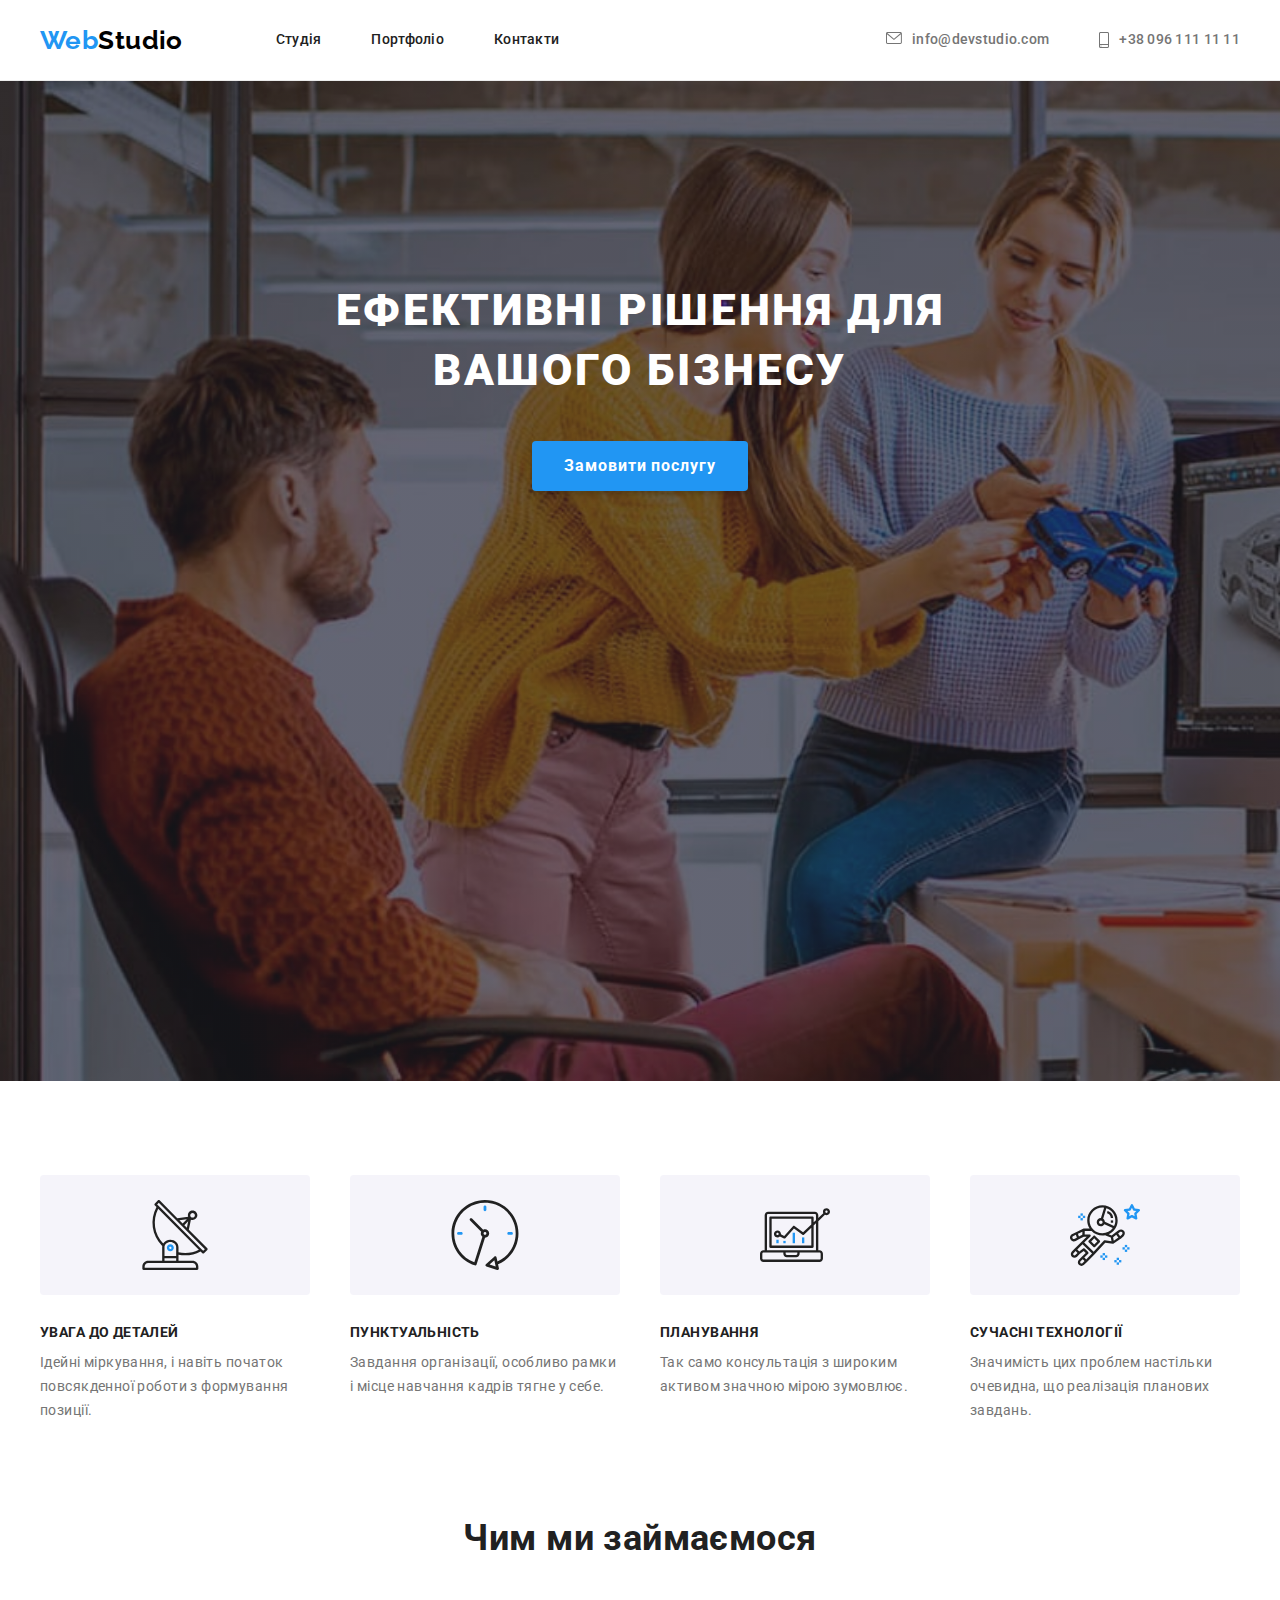
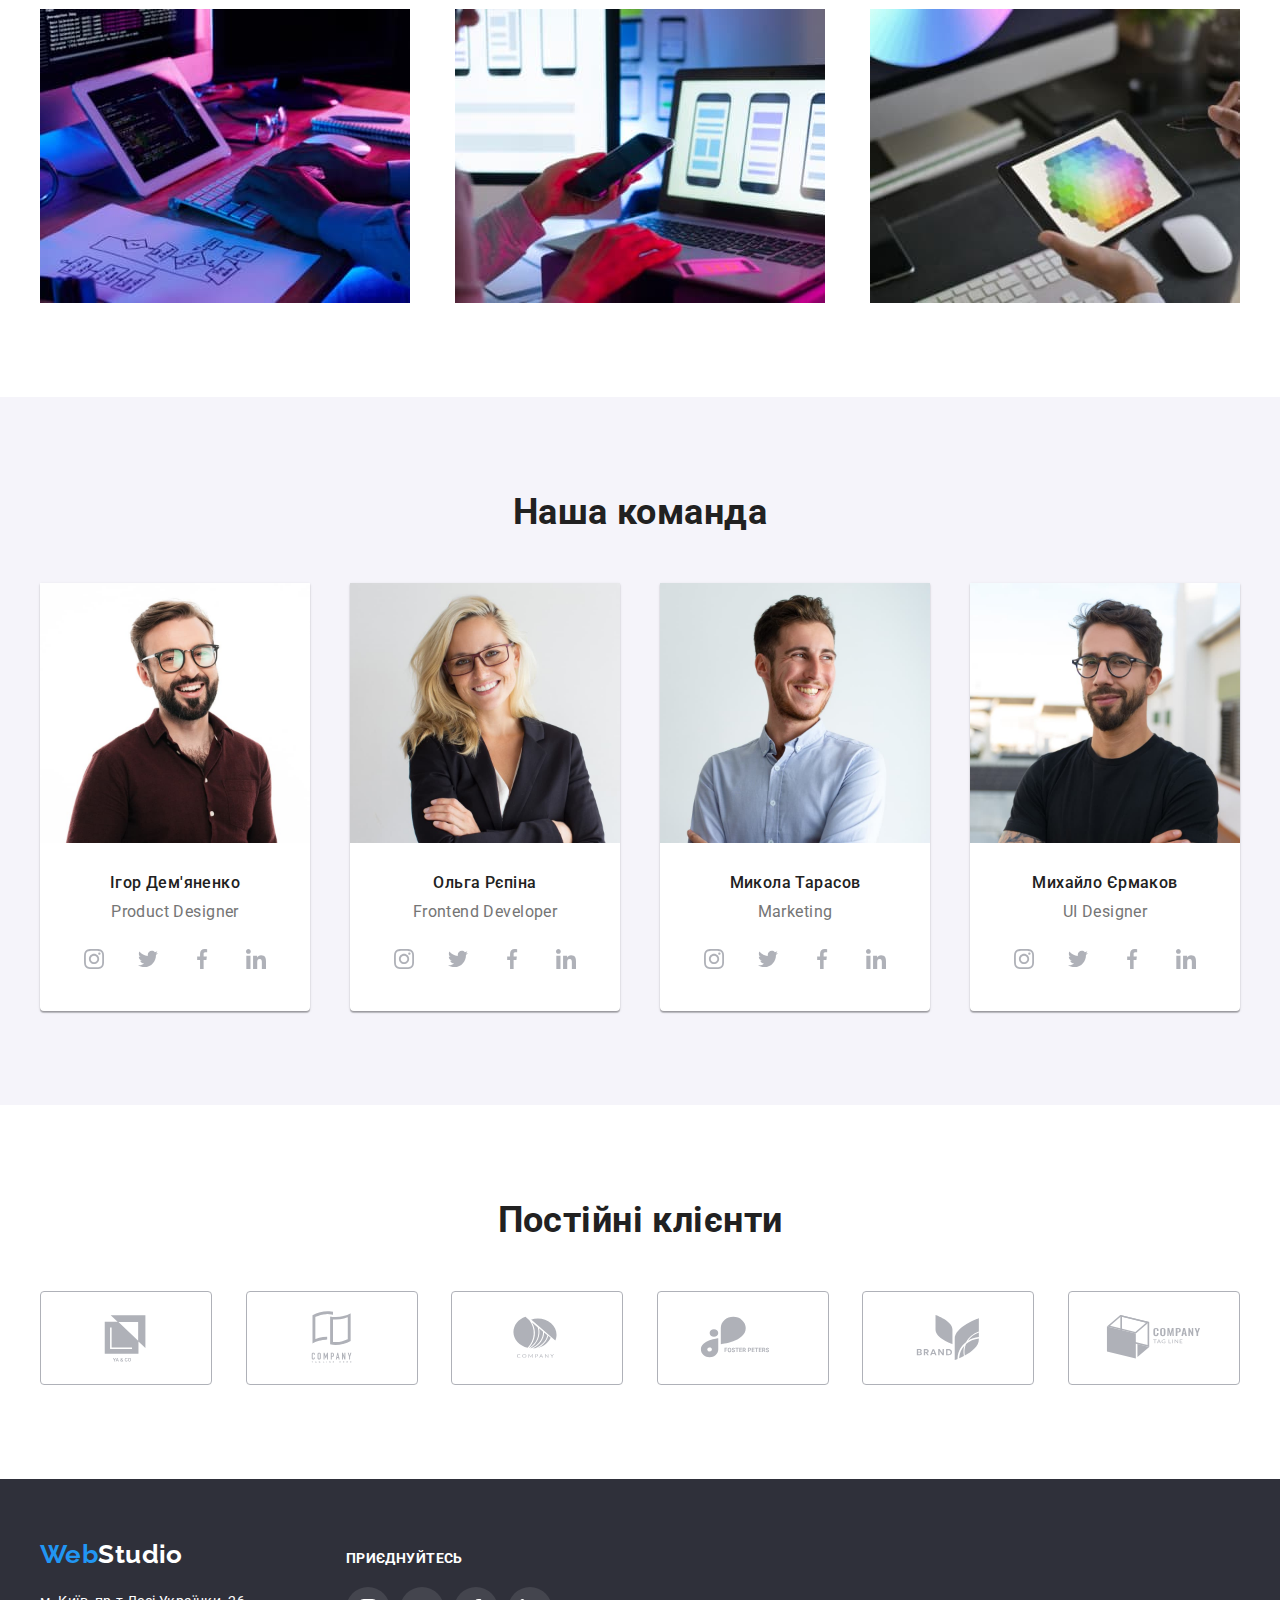
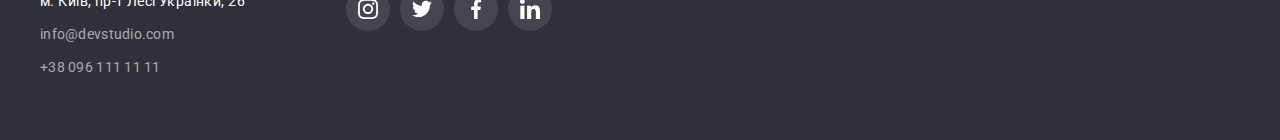
==== commit 262bb838: "Впорядковано" ====
--- a/index.html
+++ b/index.html
@@ -41,14 +41,14 @@
         </nav>
         <ul class="contact">
           <li class="contact-item">
-            <a href="maito:info@devstudio.com" class="contact-mail"
+            <a href="mailto:info@devstudio.com" class="contact-mail header-mail"
               ><svg class="contact-envelope-icon" width="16" height="12">
                 <use href="./images/symbol-defs.svg#icon-envelope"></use></svg
               >info@devstudio.com</a
             >
           </li>
           <li class="contact-item">
-            <a href="tel:+380961111111" class="contact-tel"
+            <a href="tel:+380961111111" class="contact-tel header-tel"
               ><svg class="contact-smartphone-icon" width="10" height="16">
                 <use href="./images/symbol-defs.svg#icon-smartphone"></use></svg
               >+38 096 111 11 11</a
@@ -388,7 +388,7 @@
 
               <li class="contact-item">
                 <a
-                  href="maito:info@devstudio.com"
+                  href="mailto:info@devstudio.com"
                   class="contact-mail footer-mail"
                   >info@devstudio.com</a
                 >
--- a/css/style.css
+++ b/css/style.css
@@ -27,7 +27,7 @@
 .white {
   color: var(--color-white);
 }
-
+/*------------------------------ General -----------------------*/
 p,
 h1,
 h2,
@@ -61,6 +61,16 @@
   padding: 0 15px;
   margin: 0 auto;
   /* outline: 2px solid red; */
+}
+
+.menu-item,
+.contact-item,
+.benefits,
+.team,
+.our-work,
+.nav-btn,
+.portfolio-item {
+  list-style: none;
 }
 
 .visually-hiden {
@@ -109,6 +119,48 @@
   margin-left: 50px;
 }
 
+.menu-item {
+  font-weight: 500;
+  line-height: 1.14;
+  letter-spacing: 0.02em;
+}
+.menu-link {
+  text-decoration: none;
+  color: var(--main-color-font);
+}
+
+.header .contact {
+  display: flex;
+  align-items: center;
+}
+
+.contact-mail,
+.contact-tel {
+  text-decoration: none;
+  font-weight: 500;
+  line-height: 1.14;
+  letter-spacing: 0.02em;
+  color: var(--secondary-color);
+  fill: var(--secondary-color);
+}
+
+.contact-envelope-icon,
+.contact-smartphone-icon {
+  margin-right: 10px;
+}
+
+.menu-link:hover,
+.menu-link:focus,
+.contact-mail:hover,
+.contact-mail:focus,
+.contact-tel:hover,
+.contact-tel:focus,
+.href:hover,
+.href:focus {
+  color: var(--color-acent);
+  fill: var(--color-acent);
+}
+
 .main-nav {
   display: flex;
   align-items: center;
@@ -121,6 +173,12 @@
 
 .navigation .contact {
   margin-left: auto;
+}
+
+.header-mail,
+.header-tel {
+  display: flex;
+  justify-content: center;
 }
 
 /* -------- Hero section ---------------------*/
@@ -140,66 +198,6 @@
   background-size: cover;
 }
 
-.menu-item,
-.contact-item,
-.benefits,
-.team,
-.our-work,
-.nav-btn,
-.portfolio-item {
-  list-style: none;
-}
-
-.our-team {
-  background-color: var(--bg-section);
-}
-
-.portfolio-item a {
-  text-decoration: none;
-}
-
-.menu-item {
-  font-weight: 500;
-  line-height: 1.14;
-  letter-spacing: 0.02em;
-}
-.menu-link {
-  text-decoration: none;
-  color: var(--main-color-font);
-}
-
-.header .contact {
-  display: flex;
-  align-items: baseline;
-}
-
-.contact-mail,
-.contact-tel {
-  text-decoration: none;
-  font-weight: 500;
-  line-height: 1.14;
-  letter-spacing: 0.02em;
-  color: var(--secondary-color);
-  fill: var(--secondary-color);
-}
-
-.contact-envelope-icon,
-.contact-smartphone-icon {
-  margin-right: 10px;
-}
-
-.menu-link:hover,
-.menu-link:focus,
-.contact-mail:hover,
-.contact-mail:focus,
-.contact-tel:hover,
-.contact-tel:focus,
-.href:hover,
-.href:focus {
-  color: var(--color-acent);
-  fill: var(--color-acent);
-}
-
 .main-head {
   font-weight: 900;
   font-size: 44px;
@@ -290,6 +288,8 @@
   color: var(--secondary-color);
 }
 
+/* ---------------- Exemples of work ------------------- */
+
 .second-head {
   font-weight: 700;
   font-size: 36px;
@@ -304,6 +304,7 @@
   margin-bottom: 94px;
 }
 
+/*--------------------------- our-team ---------------*/
 .team-head {
   font-weight: 500;
   font-size: 16px;
@@ -312,6 +313,10 @@
 
 .our-team {
   padding: 94px 0;
+}
+
+.our-team {
+  background-color: var(--bg-section);
 }
 
 .team {
@@ -476,7 +481,7 @@
   line-height: 1.71;
   font-style: normal;
 }
-
+/* ------------------section-portfolio --------------------*/
 .section-portfolio {
   padding: 94px 0;
 }
@@ -524,6 +529,10 @@
   flex-basis: calc((100% - 60px) / 3);
 }
 
+.portfolio-item a {
+  text-decoration: none;
+}
+
 .portfolio-link {
   display: block;
 }
